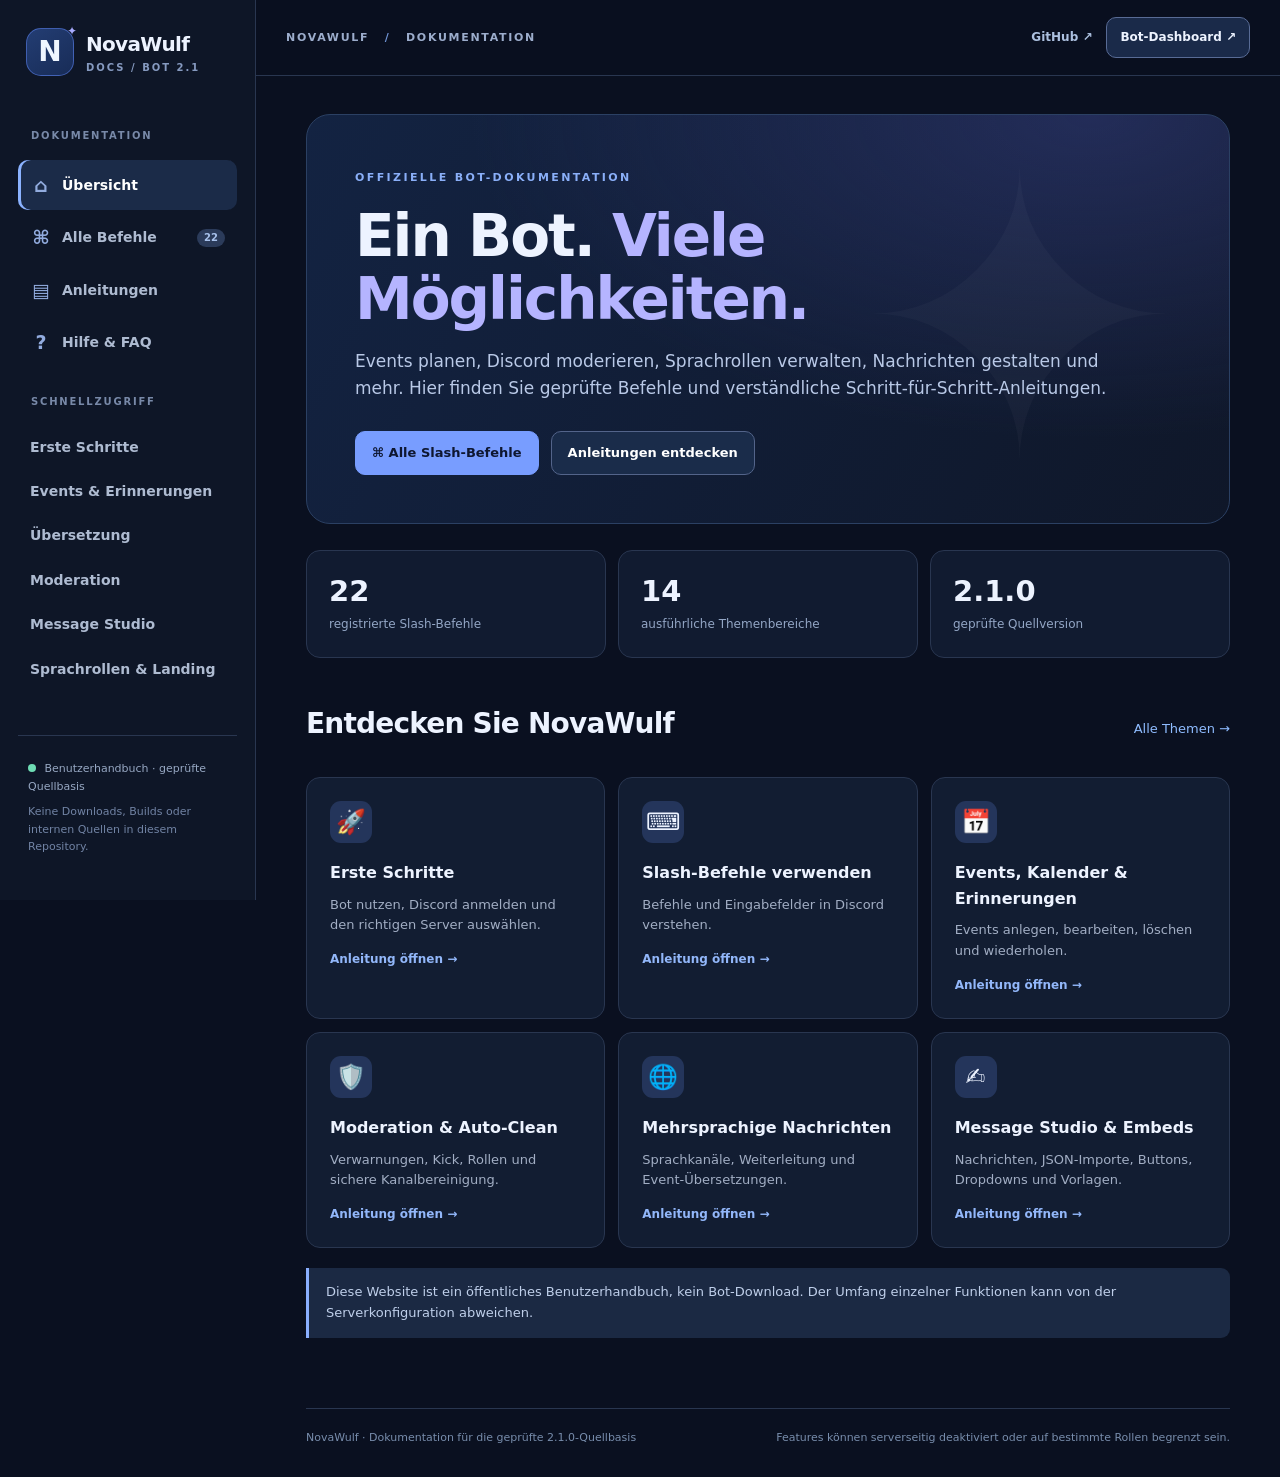
==== docs/index.html @ d656e81f "docs: publish standalone NovaWulf bot manual with 22 slash commands and 14 guides" ====
<!doctype html>
<html lang="de">
<head>
  <meta charset="utf-8">
  <meta name="viewport" content="width=device-width,initial-scale=1">
  <meta name="description" content="NovaWulf – offizielle Dokumentation des Discord-Bots: alle Slash-Befehle, Moderation, Events, Rollen, Übersetzung und Dashboard-Anleitungen.">
  <meta name="theme-color" content="#0b1020">
  <meta property="og:title" content="NovaWulf | Bot-Dokumentation">
  <meta property="og:description" content="Befehle, Einrichtung und vollständige Funktionsanleitungen für den NovaWulf Discord Bot.">
  <title>NovaWulf — Discord Bot Dokumentation</title>
  <link rel="stylesheet" href="./assets/site.css">
  <script defer src="./assets/site.js"></script>
</head>
<body>
  <a class="skip" href="#main">Zum Inhalt springen</a>
  <div class="site">
    <aside class="sidebar" id="sidebar">
      <a class="brand" href="#start" aria-label="NovaWulf Dokumentation Start">
        <span class="brand-mark">N<span class="brand-spark">✦</span></span>
        <span><strong>NovaWulf</strong><small>DOCS / BOT 2.1</small></span>
      </a>
      <div class="sidebar-heading">DOKUMENTATION</div>
      <nav id="main-nav" aria-label="Dokumentationsbereiche">
        <a href="#start" data-route="start"><span>⌂</span> Übersicht</a>
        <a href="#commands" data-route="commands"><span>⌘</span> Alle Befehle <span class="nav-count" id="command-count">22</span></a>
        <a href="#guides" data-route="guides"><span>▤</span> Anleitungen</a>
        <a href="#faq" data-route="faq"><span>?</span> Hilfe & FAQ</a>
      </nav>
      <div class="sidebar-heading">SCHNELLZUGRIFF</div>
      <nav aria-label="Anleitungen" id="guide-nav">
        <a href="#guide-getting-started">Erste Schritte</a>
        <a href="#guide-events">Events & Erinnerungen</a>
        <a href="#guide-translation">Übersetzung</a>
        <a href="#guide-moderation">Moderation</a>
        <a href="#guide-message-studio">Message Studio</a>
        <a href="#guide-landing">Sprachrollen & Landing</a>
      </nav>
      <div class="sidebar-foot">
        <span class="state-pip"></span> Benutzerhandbuch · geprüfte Quellbasis
        <p>Keine Downloads, Builds oder internen Quellen in diesem Repository.</p>
      </div>
    </aside>
    <div class="page">
      <header class="topbar">
        <button type="button" class="menu-toggle" id="menu-toggle" aria-label="Menü öffnen" aria-expanded="false">☰</button>
        <span class="topbar-context">NOVAWULF <span class="slash">/</span> DOKUMENTATION</span>
        <div class="top-actions">
          <a class="top-link" href="https://github.com/Puzzle-Wulf/Nova-Wulf" rel="noopener">GitHub ↗</a>
          <a class="dashboard-link" href="https://legion.fluffy-bushmaster.ts.net/nova-wulf/" rel="noopener">Bot-Dashboard ↗</a>
        </div>
      </header>
      <main id="main" tabindex="-1">
        <section id="view" aria-live="polite"></section>
        <footer class="footer"><span>NovaWulf · Dokumentation für die geprüfte 2.1.0-Quellbasis</span><span>Features können serverseitig deaktiviert oder auf bestimmte Rollen begrenzt sein.</span></footer>
      </main>
    </div>
  </div>
</body>
</html>
---- docs/assets/site.css ----
:root{color-scheme:dark;--bg:#0a1020;--panel:#111a2c;--panel2:#152038;--line:#293650;--text:#edf3ff;--muted:#a2aec4;--accent:#77a9ff;--accent2:#ac93ff;--radius:16px}
*{box-sizing:border-box}html{scroll-behavior:smooth}body{margin:0;background:var(--bg);color:var(--text);font-family:Inter,ui-sans-serif,system-ui,-apple-system,BlinkMacSystemFont,"Segoe UI",sans-serif;line-height:1.6}
a{color:inherit;text-decoration:none}button,input{font:inherit}button{cursor:pointer}
::selection{background:#6c8fff55;color:#fff}.skip{position:absolute;left:1rem;top:-5rem;padding:.7rem 1rem;background:var(--accent);color:#0a1020;z-index:100}.skip:focus{top:1rem}
.site{display:grid;grid-template-columns:256px minmax(0,1fr);min-height:100vh}.sidebar{position:sticky;top:0;height:100vh;overflow-y:auto;border-right:1px solid var(--line);background:#0e1627;padding:28px 18px;display:flex;flex-direction:column;gap:12px}
.brand{display:flex;align-items:center;gap:12px;margin:0 8px 26px}.brand-mark{position:relative;display:grid;place-items:center;width:48px;height:48px;border:1px solid #658cff80;border-radius:15px;font-size:28px;font-weight:900;background:linear-gradient(145deg,#233d73,#182c57);color:#eff6ff}.brand-spark{font-size:12px;position:absolute;right:-4px;top:-7px;color:#a9acff}.brand strong{display:block;font-size:20px;letter-spacing:-.7px}.brand small{display:block;font-size:10px;letter-spacing:2px;color:#869ac0;font-weight:700}.sidebar-heading{font-size:10px;color:#7889a8;letter-spacing:1.8px;font-weight:800;margin:14px 13px 4px}
.sidebar nav{display:grid;gap:2px}.sidebar nav a{display:flex;align-items:center;gap:10px;padding:10px 12px;border-radius:10px;color:#aebbd1;font-size:14px;font-weight:550;transition:.16s}.sidebar nav a:hover,.sidebar nav a.active{background:#1b2b48;color:white}.sidebar nav a.active{box-shadow:inset 3px 0 #8bb2ff}.sidebar nav a span:first-child{font-size:19px;width:22px;text-align:center;color:#92acdf}.nav-count{margin-left:auto;font-size:10px;color:#a7c1eb;background:#2b3b5a;padding:1px 7px;border-radius:12px}.sidebar-foot{margin-top:auto;border-top:1px solid var(--line);padding:24px 10px 8px;font-size:11px;color:#97a8c3}.sidebar-foot p{color:#7183a4;margin:8px 0}.state-pip{display:inline-block;width:8px;height:8px;border-radius:50%;background:#6edcb4;margin-right:5px}
.page{min-width:0}.topbar{display:flex;justify-content:space-between;align-items:center;min-height:76px;padding:0 max(30px,calc((100% - 1100px)/2));border-bottom:1px solid var(--line);background:#0a1020ed;position:sticky;top:0;z-index:20;backdrop-filter:blur(18px)}.topbar-context{font-size:11px;letter-spacing:1.7px;color:#9cadcc;font-weight:800}.slash{color:#7195d6;padding:0 10px}.top-actions{display:flex;align-items:center;gap:14px;font-size:12px;font-weight:700}.top-link{color:#acc0df}.dashboard-link{border:1px solid #586b95;border-radius:10px;padding:10px 13px;background:#1a2a49}.dashboard-link:hover{background:#263b65}.menu-toggle{display:none;color:white;background:none;border:0;font-size:23px}
main{max-width:1200px;margin:auto;padding:38px 50px 20px;min-height:calc(100vh - 76px)}.footer{display:flex;flex-wrap:wrap;justify-content:space-between;gap:12px;margin:70px 0 10px;padding-top:20px;border-top:1px solid var(--line);font-size:11px;color:#788dac}
.eyebrow{display:inline-block;color:#8aaff8;letter-spacing:2.4px;font-size:11px;font-weight:800;text-transform:uppercase;margin-bottom:10px}h1{font-size:clamp(34px,5vw,58px);line-height:1.1;letter-spacing:-2px;margin:8px 0 16px}h2{font-size:28px;letter-spacing:-.8px;margin:0 0 16px}h3{font-size:17px;margin:0 0 9px}p{color:var(--muted);margin:0 0 15px}.lead{font-size:17px;max-width:790px;color:#b9c9e7}.gradient{color:#b5b4ff}.hero{border:1px solid #2b4063;background:radial-gradient(ellipse at 85% 0%,#343d7d85,transparent 56%),linear-gradient(120deg,#132342,#0f1729);border-radius:24px;padding:48px;margin-bottom:26px;position:relative;overflow:hidden}.hero:after{content:"✦";position:absolute;right:5%;bottom:-110px;color:#ffffff07;font-size:390px;pointer-events:none}.hero>*{position:relative;z-index:1}.hero-actions{display:flex;gap:12px;flex-wrap:wrap;margin-top:28px}.btn{display:inline-flex;align-items:center;justify-content:center;border-radius:10px;border:1px solid #53648a;padding:11px 16px;background:#1a2c4a;color:#fff;font-size:13px;font-weight:700}.btn.primary{background:#789dff;color:#0e1731;border-color:#789dff}.btn:hover{filter:brightness(1.14)}
.kpis{display:grid;grid-template-columns:repeat(3,minmax(0,1fr));gap:12px;margin:24px 0 44px}.kpi{border:1px solid var(--line);border-radius:14px;background:#111b30;padding:22px}.kpi strong{font-size:29px;display:block;line-height:1.25}.kpi small{font-size:12px;color:#93a6c5}.section-row{display:flex;align-items:baseline;justify-content:space-between;gap:14px;margin:24px 0 14px}.section-row a{color:#8fbcff;font-size:13px}.card-grid{display:grid;grid-template-columns:repeat(auto-fit,minmax(225px,1fr));gap:13px}.feature-card{background:#121d32;border:1px solid var(--line);border-radius:14px;padding:23px;display:block;transition:transform .16s,border-color .16s}.feature-card:hover{border-color:#698cd0;transform:translateY(-2px)}.card-icon{width:42px;height:42px;display:grid;place-items:center;border-radius:11px;background:#24355b;font-size:24px;margin-bottom:17px}.feature-card h3{font-size:16px}.feature-card p{font-size:13px;margin:0}.feature-card .linkline{font-size:12px;color:#92b7fa;margin-top:14px;font-weight:700}
.crumb{font-size:12px;color:#91a8d0;margin:0 0 18px}.crumb a{color:#91b3f9}.detail-head{margin-bottom:25px}.detail-head p{max-width:780px}.controls{display:flex;flex-wrap:wrap;align-items:center;gap:9px;margin:25px 0}.search{background:#101a2c;border:1px solid #364665;border-radius:12px;color:white;padding:14px 16px;min-width:220px;flex:1;outline:none}.search:focus{border-color:#88abff;box-shadow:0 0 0 2px #7599ee25}.chip{border:1px solid #3b4b68;background:#152038;color:#a6badb;padding:9px 12px;border-radius:50px;font-size:12px}.chip:hover,.chip.selected{color:white;background:#27446e;border-color:#7095d8}.result-count{font-size:12px;color:#8da4c4;margin:6px 0 16px}
.command-list{display:grid;gap:12px}.command-card{background:#111a2c;border:1px solid var(--line);border-radius:14px;padding:20px 22px;scroll-margin-top:90px}.command-card:hover{border-color:#506488}.command-top{display:flex;align-items:flex-start;justify-content:space-between;gap:14px}.command-card h3{display:inline-flex;align-items:center;gap:8px;margin:0;color:#afcaff;font-family:ui-monospace,SFMono-Regular,Consolas,monospace;font-size:16px;word-break:break-word}.command-card p{font-size:13px;margin:10px 0}.copy{color:#a9bdde;border:1px solid #4a5b79;background:#192742;border-radius:9px;padding:7px 10px;font-size:12px;white-space:nowrap}.copy:hover{color:#fff}.command-meta{display:flex;align-items:center;flex-wrap:wrap;gap:8px}.tag{font-size:11px;padding:4px 9px;border:1px solid #3d537d;color:#b6c8e9;background:#172643;border-radius:100px}.syntax{display:block;margin:12px 0;border:1px solid #283c5e;background:#090f1d;padding:11px 13px;color:#d7e5ff;border-radius:8px;font-size:12px;overflow-wrap:anywhere}.syntax code{font-family:ui-monospace,SFMono-Regular,Consolas,monospace}.empty{padding:40px;border:1px dashed #445572;border-radius:15px;color:#a5badb;text-align:center}
.guide-cards{display:grid;grid-template-columns:repeat(auto-fit,minmax(265px,1fr));gap:13px}.guide-card{border:1px solid var(--line);background:#121d33;padding:23px;border-radius:15px}.guide-card:hover{border-color:#7294d6}.guide-card h3{margin-top:12px}.guide-card p{font-size:13px}.guide-content{max-width:870px}.guide-content h2{font-size:22px;margin:33px 0 14px}.guide-content p,.guide-content li{font-size:15px;color:#b3c3dd}.guide-content ul,.guide-content ol{margin:10px 0 20px;padding-left:22px}.guide-content li{margin-bottom:10px}.guide-content strong{color:#f2f5ff}.guide-content code,.faq code{font-family:ui-monospace,SFMono-Regular,Consolas,monospace;color:#b6cdff;background:#1d2943;padding:2px 5px;border-radius:4px}.note{border-left:3px solid #8aafff;padding:14px 17px;border-radius:0 9px 9px 0;background:#1b2943;color:#bfcfea;font-size:13px;margin:20px 0}.guide-links{display:flex;flex-wrap:wrap;gap:8px}.guide-links a{color:#b7d0ff;border:1px solid #394f77;padding:7px 10px;border-radius:8px;font-size:12px}.faq-item{border:1px solid var(--line);border-radius:12px;margin-bottom:12px;padding:4px 17px;background:#111c2f}.faq-item summary{cursor:pointer;padding:15px 0;font-weight:700}.faq-item p{font-size:14px;margin:0 0 18px}
@media(max-width:1000px){main{padding:30px 26px}.hero{padding:35px}.topbar{padding:0 26px}.site{grid-template-columns:220px minmax(0,1fr)}}
@media(max-width:740px){.site{display:block}.sidebar{position:fixed;left:-280px;width:260px;height:100dvh;z-index:50;box-shadow:0 20px 80px #0009;transition:left .2s}.sidebar.open{left:0}.menu-toggle{display:block}.topbar{padding:0 17px;min-height:64px;gap:12px}.topbar-context{margin-right:auto;font-size:9px}.top-link{display:none}main{padding:24px 16px}.hero{padding:30px 22px}.hero h1{font-size:38px}.lead{font-size:15px}.kpis{grid-template-columns:1fr 1fr}.kpi:last-child{grid-column:1/-1}.section-row h2{font-size:21px}.command-card{padding:17px}.dashboard-link{padding:8px;font-size:11px}.footer{margin-top:35px}}
@media(prefers-reduced-motion:reduce){html{scroll-behavior:auto}*,*:before,*:after{transition:none!important;animation:none!important}}
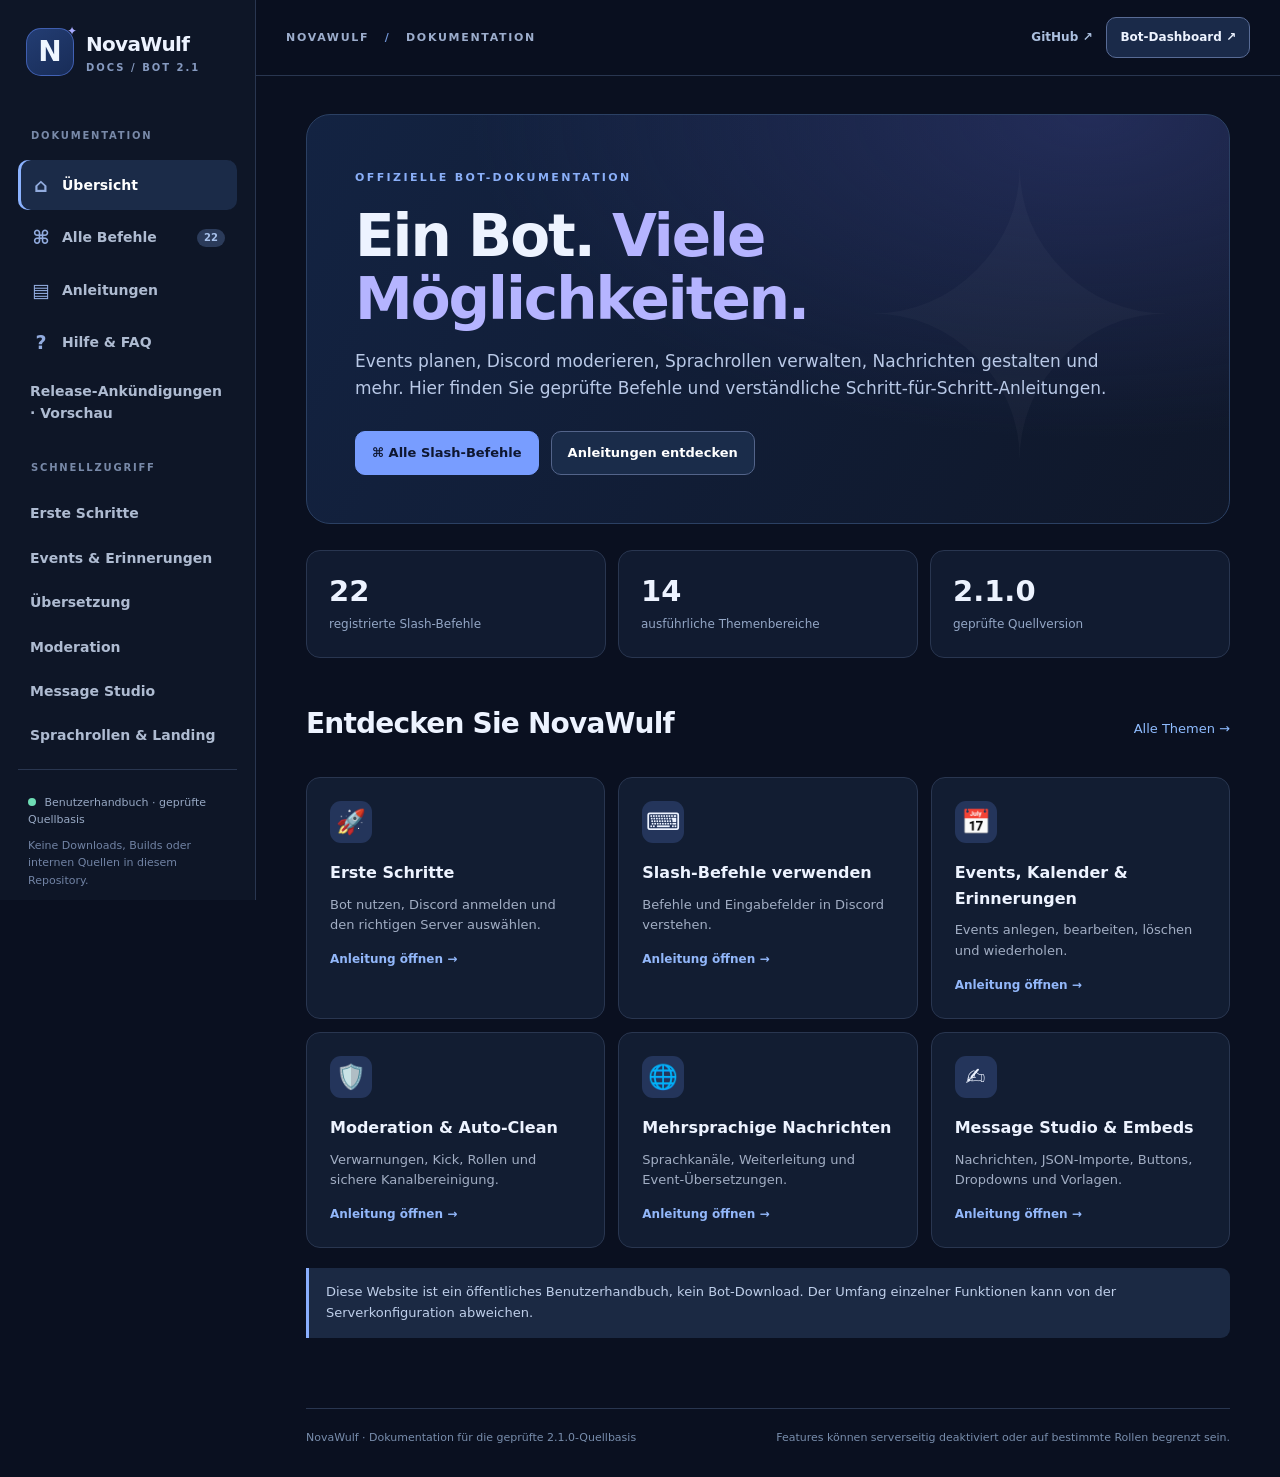
==== commit 6f0167a5: "docs: describe gated release announcements as pending activation" ====
--- a/docs/index.html
+++ b/docs/index.html
@@ -25,6 +25,7 @@
         <a href="#commands" data-route="commands"><span>⌘</span> Alle Befehle <span class="nav-count" id="command-count">22</span></a>
         <a href="#guides" data-route="guides"><span>▤</span> Anleitungen</a>
         <a href="#faq" data-route="faq"><span>?</span> Hilfe & FAQ</a>
+        <a href="releases.html">Release-Ankündigungen · Vorschau</a>
       </nav>
       <div class="sidebar-heading">SCHNELLZUGRIFF</div>
       <nav aria-label="Anleitungen" id="guide-nav">
@@ -56,4 +57,4 @@
     </div>
   </div>
 </body>
-</html>+</html>
